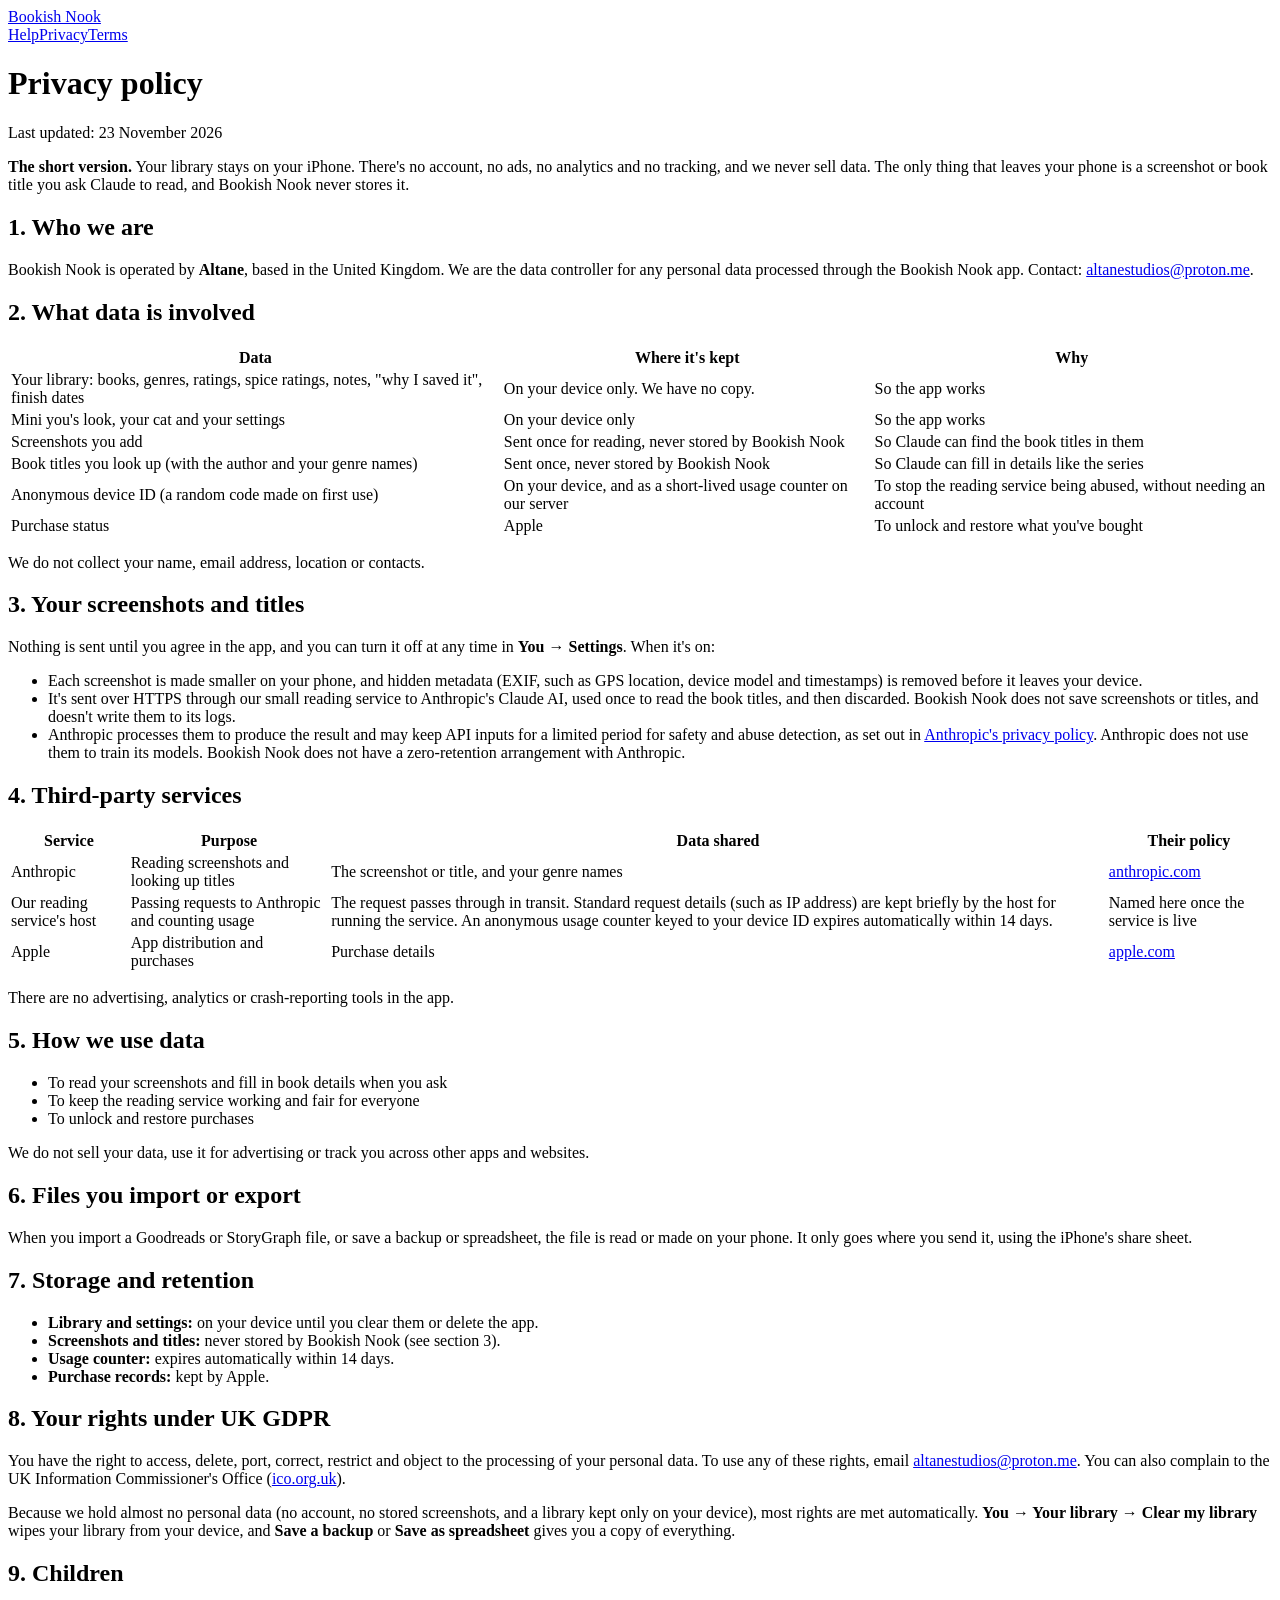
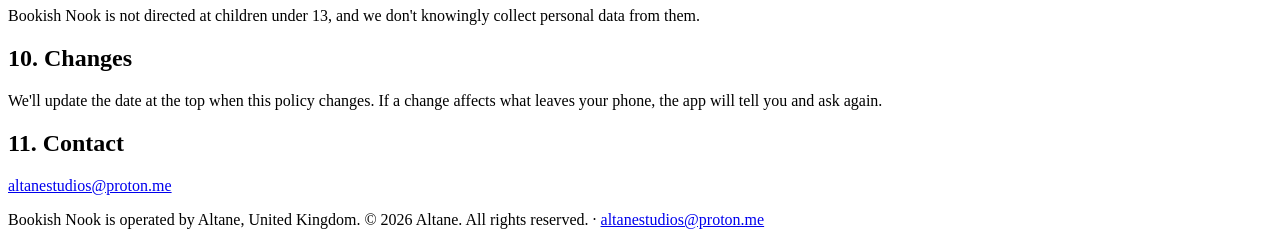
==== privacy/index.html @ 7c87864e "Add Bookish Nook help, privacy policy and terms pages Co-Authored-By: Claude Opus 5.5 <noreply@anthr" ====
<!doctype html>
<html lang="en">
<head>
<meta charset="utf-8">
<meta name="viewport" content="width=device-width, initial-scale=1">
<title>Privacy Policy — Bookish Nook</title>
<meta name="description" content="How Bookish Nook handles your data: your library stays on your phone, with no account, no ads and no tracking.">
<link rel="preconnect" href="https://fonts.googleapis.com">
<link rel="stylesheet" href="https://fonts.googleapis.com/css2?family=Pixelify+Sans:wght@600&family=Atkinson+Hyperlegible:wght@400;700&display=swap">
<link rel="stylesheet" href="/bookish-nook-legal/style.css">
</head>
<body>
<main>
<header><a class="brand" href="/bookish-nook-legal/">Bookish Nook</a><nav><a href="/bookish-nook-legal/support/">Help</a><a href="/bookish-nook-legal/privacy/" aria-current="page">Privacy</a><a href="/bookish-nook-legal/terms/">Terms</a></nav></header>
<h1>Privacy policy</h1>
<p class="muted">Last updated: 23 November 2026</p>

<div class="card"><p><b>The short version.</b> Your library stays on your iPhone. There's no account, no ads, no analytics and no tracking, and we never sell data. The only thing that leaves your phone is a screenshot or book title you ask Claude to read, and Bookish Nook never stores it.</p></div>

<h2>1. Who we are</h2>
<p>Bookish Nook is operated by <b>Altane</b>, based in the United Kingdom. We are the data controller for any personal data processed through the Bookish Nook app. Contact: <a href="mailto:altanestudios@proton.me">altanestudios@proton.me</a>.</p>

<h2>2. What data is involved</h2>
<div class="scroll"><table>
<tr><th>Data</th><th>Where it's kept</th><th>Why</th></tr>
<tr><td>Your library: books, genres, ratings, spice ratings, notes, "why I saved it", finish dates</td><td>On your device only. We have no copy.</td><td>So the app works</td></tr>
<tr><td>Mini you's look, your cat and your settings</td><td>On your device only</td><td>So the app works</td></tr>
<tr><td>Screenshots you add</td><td>Sent once for reading, never stored by Bookish Nook</td><td>So Claude can find the book titles in them</td></tr>
<tr><td>Book titles you look up (with the author and your genre names)</td><td>Sent once, never stored by Bookish Nook</td><td>So Claude can fill in details like the series</td></tr>
<tr><td>Anonymous device ID (a random code made on first use)</td><td>On your device, and as a short-lived usage counter on our server</td><td>To stop the reading service being abused, without needing an account</td></tr>
<tr><td>Purchase status</td><td>Apple</td><td>To unlock and restore what you've bought</td></tr>
</table></div>
<p>We do not collect your name, email address, location or contacts.</p>

<h2>3. Your screenshots and titles</h2>
<p>Nothing is sent until you agree in the app, and you can turn it off at any time in <b>You → Settings</b>. When it's on:</p>
<ul>
<li>Each screenshot is made smaller on your phone, and hidden metadata (EXIF, such as GPS location, device model and timestamps) is removed before it leaves your device.</li>
<li>It's sent over HTTPS through our small reading service to Anthropic's Claude AI, used once to read the book titles, and then discarded. Bookish Nook does not save screenshots or titles, and doesn't write them to its logs.</li>
<li>Anthropic processes them to produce the result and may keep API inputs for a limited period for safety and abuse detection, as set out in <a href="https://www.anthropic.com/legal/privacy">Anthropic's privacy policy</a>. Anthropic does not use them to train its models. Bookish Nook does not have a zero-retention arrangement with Anthropic.</li>
</ul>

<h2>4. Third-party services</h2>
<div class="scroll"><table>
<tr><th>Service</th><th>Purpose</th><th>Data shared</th><th>Their policy</th></tr>
<tr><td>Anthropic</td><td>Reading screenshots and looking up titles</td><td>The screenshot or title, and your genre names</td><td><a href="https://www.anthropic.com/legal/privacy">anthropic.com</a></td></tr>
<tr><td>Our reading service's host</td><td>Passing requests to Anthropic and counting usage</td><td>The request passes through in transit. Standard request details (such as IP address) are kept briefly by the host for running the service. An anonymous usage counter keyed to your device ID expires automatically within 14 days.</td><td>Named here once the service is live</td></tr>
<tr><td>Apple</td><td>App distribution and purchases</td><td>Purchase details</td><td><a href="https://www.apple.com/legal/privacy/">apple.com</a></td></tr>
</table></div>
<p>There are no advertising, analytics or crash-reporting tools in the app.</p>

<h2>5. How we use data</h2>
<ul><li>To read your screenshots and fill in book details when you ask</li><li>To keep the reading service working and fair for everyone</li><li>To unlock and restore purchases</li></ul>
<p>We do not sell your data, use it for advertising or track you across other apps and websites.</p>

<h2>6. Files you import or export</h2>
<p>When you import a Goodreads or StoryGraph file, or save a backup or spreadsheet, the file is read or made on your phone. It only goes where you send it, using the iPhone's share sheet.</p>

<h2>7. Storage and retention</h2>
<ul>
<li><b>Library and settings:</b> on your device until you clear them or delete the app.</li>
<li><b>Screenshots and titles:</b> never stored by Bookish Nook (see section 3).</li>
<li><b>Usage counter:</b> expires automatically within 14 days.</li>
<li><b>Purchase records:</b> kept by Apple.</li>
</ul>

<h2>8. Your rights under UK GDPR</h2>
<p>You have the right to access, delete, port, correct, restrict and object to the processing of your personal data. To use any of these rights, email <a href="mailto:altanestudios@proton.me">altanestudios@proton.me</a>. You can also complain to the UK Information Commissioner's Office (<a href="https://ico.org.uk">ico.org.uk</a>).</p>
<p>Because we hold almost no personal data (no account, no stored screenshots, and a library kept only on your device), most rights are met automatically. <b>You → Your library → Clear my library</b> wipes your library from your device, and <b>Save a backup</b> or <b>Save as spreadsheet</b> gives you a copy of everything.</p>

<h2>9. Children</h2>
<p>Bookish Nook is not directed at children under 13, and we don't knowingly collect personal data from them.</p>

<h2>10. Changes</h2>
<p>We'll update the date at the top when this policy changes. If a change affects what leaves your phone, the app will tell you and ask again.</p>

<h2>11. Contact</h2>
<p><a href="mailto:altanestudios@proton.me">altanestudios@proton.me</a></p>
<footer>Bookish Nook is operated by Altane, United Kingdom. &copy; 2026 Altane. All rights reserved. · <a href="mailto:altanestudios@proton.me">altanestudios@proton.me</a></footer>
</main>
</body>
</html>
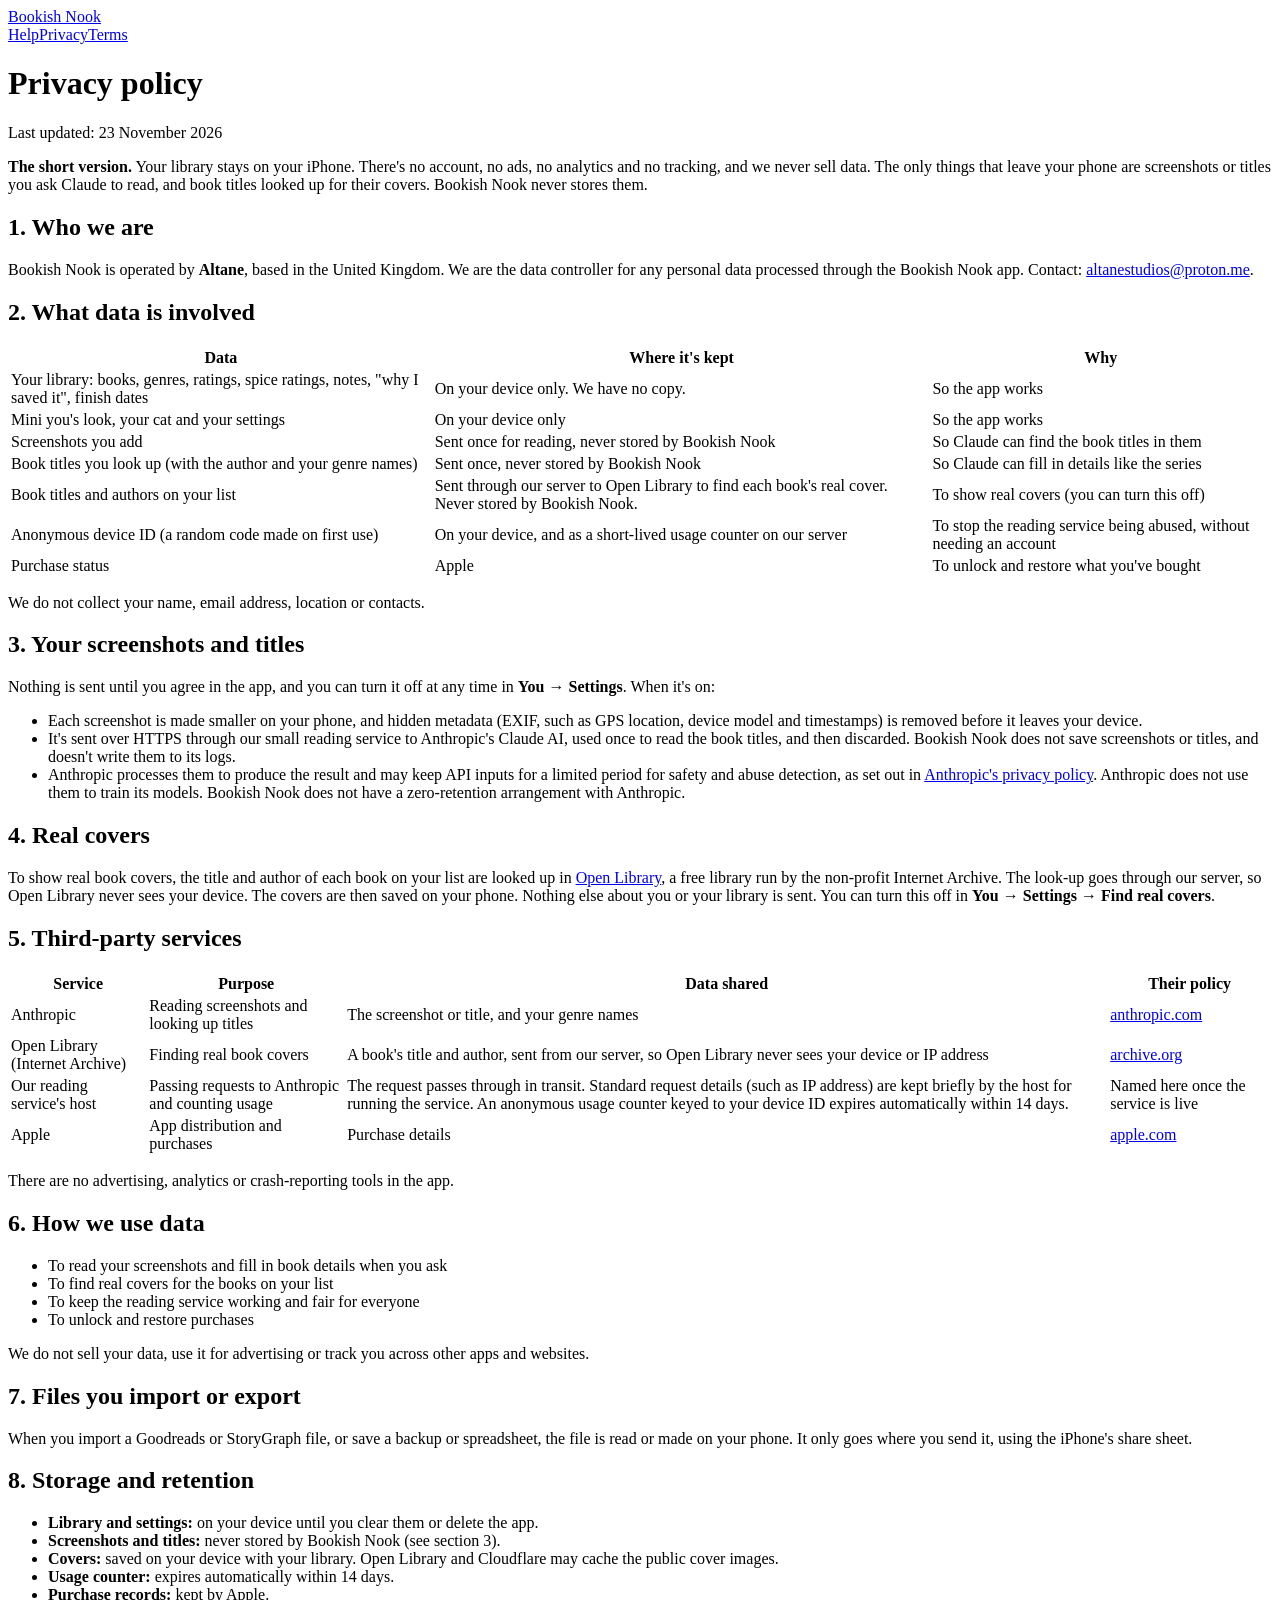
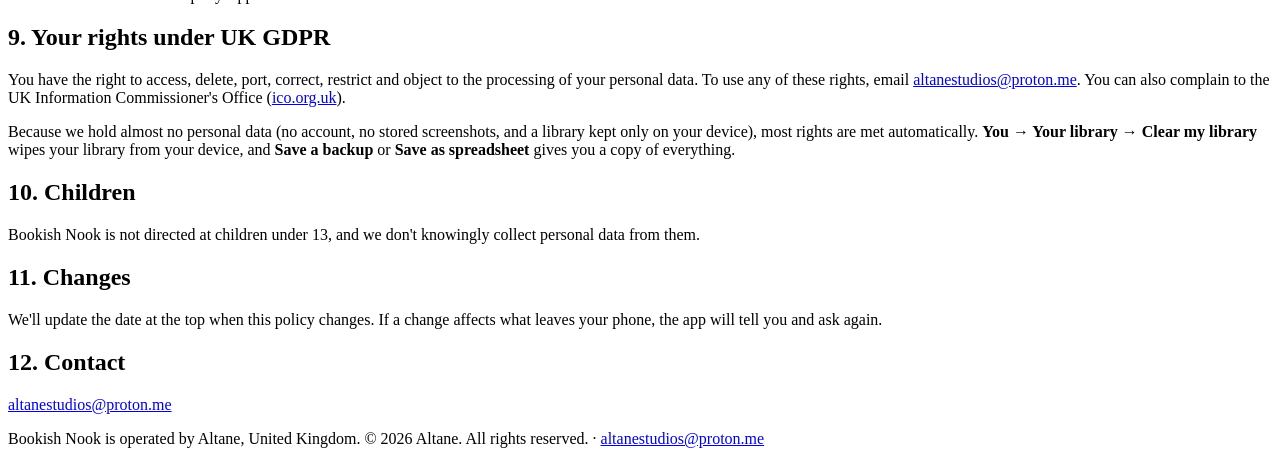
==== commit 26b55b37: "Privacy policy and help: real covers from Open Library Co-Authored-By: Claude Opus 5.5 <noreply@anth" ====
--- a/privacy/index.html
+++ b/privacy/index.html
@@ -15,7 +15,7 @@
 <h1>Privacy policy</h1>
 <p class="muted">Last updated: 23 November 2026</p>
 
-<div class="card"><p><b>The short version.</b> Your library stays on your iPhone. There's no account, no ads, no analytics and no tracking, and we never sell data. The only thing that leaves your phone is a screenshot or book title you ask Claude to read, and Bookish Nook never stores it.</p></div>
+<div class="card"><p><b>The short version.</b> Your library stays on your iPhone. There's no account, no ads, no analytics and no tracking, and we never sell data. The only things that leave your phone are screenshots or titles you ask Claude to read, and book titles looked up for their covers. Bookish Nook never stores them.</p></div>
 
 <h2>1. Who we are</h2>
 <p>Bookish Nook is operated by <b>Altane</b>, based in the United Kingdom. We are the data controller for any personal data processed through the Bookish Nook app. Contact: <a href="mailto:altanestudios@proton.me">altanestudios@proton.me</a>.</p>
@@ -27,6 +27,7 @@
 <tr><td>Mini you's look, your cat and your settings</td><td>On your device only</td><td>So the app works</td></tr>
 <tr><td>Screenshots you add</td><td>Sent once for reading, never stored by Bookish Nook</td><td>So Claude can find the book titles in them</td></tr>
 <tr><td>Book titles you look up (with the author and your genre names)</td><td>Sent once, never stored by Bookish Nook</td><td>So Claude can fill in details like the series</td></tr>
+<tr><td>Book titles and authors on your list</td><td>Sent through our server to Open Library to find each book's real cover. Never stored by Bookish Nook.</td><td>To show real covers (you can turn this off)</td></tr>
 <tr><td>Anonymous device ID (a random code made on first use)</td><td>On your device, and as a short-lived usage counter on our server</td><td>To stop the reading service being abused, without needing an account</td></tr>
 <tr><td>Purchase status</td><td>Apple</td><td>To unlock and restore what you've bought</td></tr>
 </table></div>
@@ -40,41 +41,46 @@
 <li>Anthropic processes them to produce the result and may keep API inputs for a limited period for safety and abuse detection, as set out in <a href="https://www.anthropic.com/legal/privacy">Anthropic's privacy policy</a>. Anthropic does not use them to train its models. Bookish Nook does not have a zero-retention arrangement with Anthropic.</li>
 </ul>
 
-<h2>4. Third-party services</h2>
+<h2>4. Real covers</h2>
+<p>To show real book covers, the title and author of each book on your list are looked up in <a href="https://openlibrary.org">Open Library</a>, a free library run by the non-profit Internet Archive. The look-up goes through our server, so Open Library never sees your device. The covers are then saved on your phone. Nothing else about you or your library is sent. You can turn this off in <b>You → Settings → Find real covers</b>.</p>
+
+<h2>5. Third-party services</h2>
 <div class="scroll"><table>
 <tr><th>Service</th><th>Purpose</th><th>Data shared</th><th>Their policy</th></tr>
 <tr><td>Anthropic</td><td>Reading screenshots and looking up titles</td><td>The screenshot or title, and your genre names</td><td><a href="https://www.anthropic.com/legal/privacy">anthropic.com</a></td></tr>
+<tr><td>Open Library (Internet Archive)</td><td>Finding real book covers</td><td>A book's title and author, sent from our server, so Open Library never sees your device or IP address</td><td><a href="https://archive.org/about/terms.php">archive.org</a></td></tr>
 <tr><td>Our reading service's host</td><td>Passing requests to Anthropic and counting usage</td><td>The request passes through in transit. Standard request details (such as IP address) are kept briefly by the host for running the service. An anonymous usage counter keyed to your device ID expires automatically within 14 days.</td><td>Named here once the service is live</td></tr>
 <tr><td>Apple</td><td>App distribution and purchases</td><td>Purchase details</td><td><a href="https://www.apple.com/legal/privacy/">apple.com</a></td></tr>
 </table></div>
 <p>There are no advertising, analytics or crash-reporting tools in the app.</p>
 
-<h2>5. How we use data</h2>
-<ul><li>To read your screenshots and fill in book details when you ask</li><li>To keep the reading service working and fair for everyone</li><li>To unlock and restore purchases</li></ul>
+<h2>6. How we use data</h2>
+<ul><li>To read your screenshots and fill in book details when you ask</li><li>To find real covers for the books on your list</li><li>To keep the reading service working and fair for everyone</li><li>To unlock and restore purchases</li></ul>
 <p>We do not sell your data, use it for advertising or track you across other apps and websites.</p>
 
-<h2>6. Files you import or export</h2>
+<h2>7. Files you import or export</h2>
 <p>When you import a Goodreads or StoryGraph file, or save a backup or spreadsheet, the file is read or made on your phone. It only goes where you send it, using the iPhone's share sheet.</p>
 
-<h2>7. Storage and retention</h2>
+<h2>8. Storage and retention</h2>
 <ul>
 <li><b>Library and settings:</b> on your device until you clear them or delete the app.</li>
 <li><b>Screenshots and titles:</b> never stored by Bookish Nook (see section 3).</li>
+<li><b>Covers:</b> saved on your device with your library. Open Library and Cloudflare may cache the public cover images.</li>
 <li><b>Usage counter:</b> expires automatically within 14 days.</li>
 <li><b>Purchase records:</b> kept by Apple.</li>
 </ul>
 
-<h2>8. Your rights under UK GDPR</h2>
+<h2>9. Your rights under UK GDPR</h2>
 <p>You have the right to access, delete, port, correct, restrict and object to the processing of your personal data. To use any of these rights, email <a href="mailto:altanestudios@proton.me">altanestudios@proton.me</a>. You can also complain to the UK Information Commissioner's Office (<a href="https://ico.org.uk">ico.org.uk</a>).</p>
 <p>Because we hold almost no personal data (no account, no stored screenshots, and a library kept only on your device), most rights are met automatically. <b>You → Your library → Clear my library</b> wipes your library from your device, and <b>Save a backup</b> or <b>Save as spreadsheet</b> gives you a copy of everything.</p>
 
-<h2>9. Children</h2>
+<h2>10. Children</h2>
 <p>Bookish Nook is not directed at children under 13, and we don't knowingly collect personal data from them.</p>
 
-<h2>10. Changes</h2>
+<h2>11. Changes</h2>
 <p>We'll update the date at the top when this policy changes. If a change affects what leaves your phone, the app will tell you and ask again.</p>
 
-<h2>11. Contact</h2>
+<h2>12. Contact</h2>
 <p><a href="mailto:altanestudios@proton.me">altanestudios@proton.me</a></p>
 <footer>Bookish Nook is operated by Altane, United Kingdom. &copy; 2026 Altane. All rights reserved. · <a href="mailto:altanestudios@proton.me">altanestudios@proton.me</a></footer>
 </main>
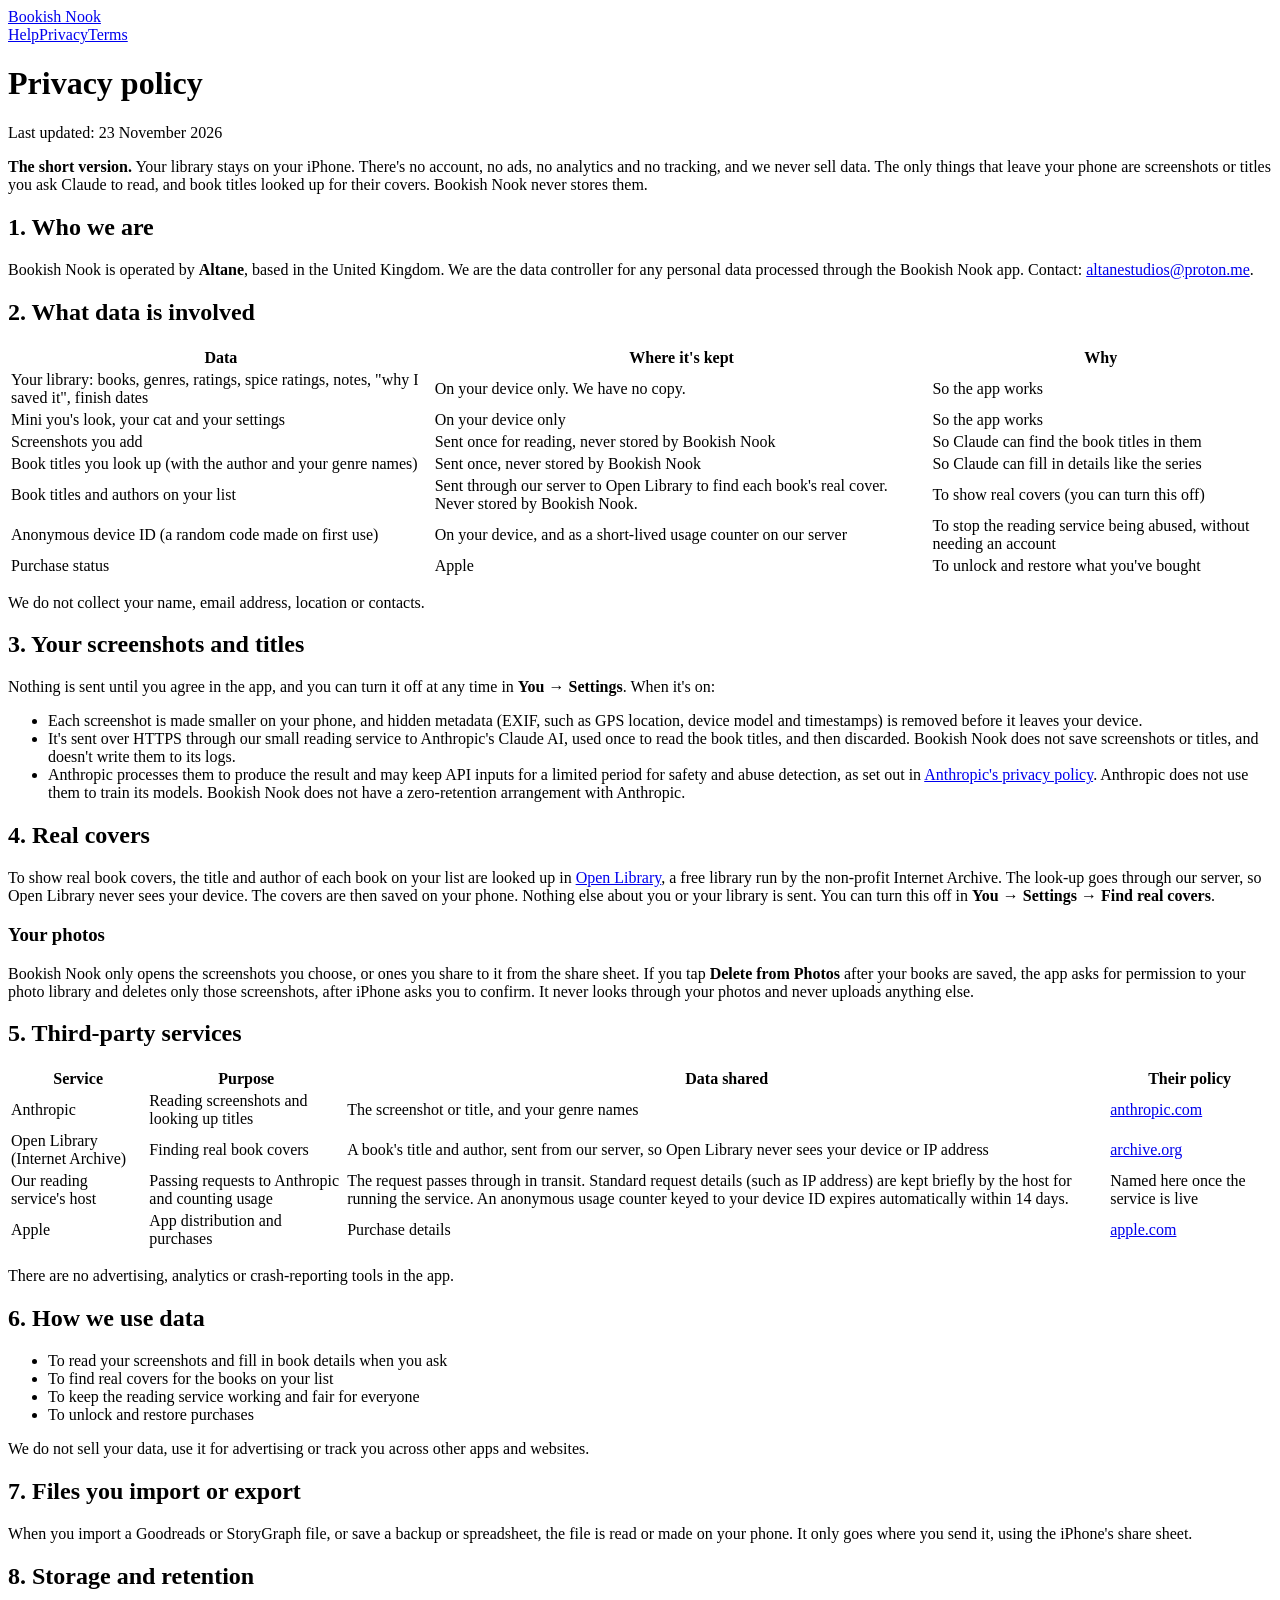
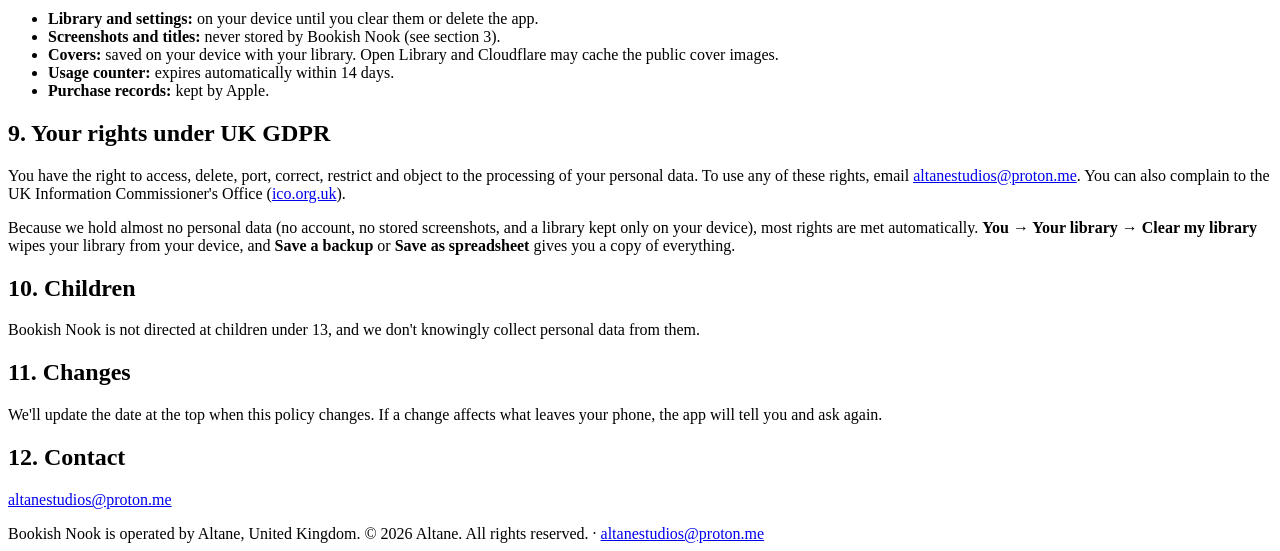
==== commit 03689085: "Privacy policy and help: sharing screenshots and deleting them from Photos Co-Authored-By: Claude Op" ====
--- a/privacy/index.html
+++ b/privacy/index.html
@@ -44,6 +44,9 @@
 <h2>4. Real covers</h2>
 <p>To show real book covers, the title and author of each book on your list are looked up in <a href="https://openlibrary.org">Open Library</a>, a free library run by the non-profit Internet Archive. The look-up goes through our server, so Open Library never sees your device. The covers are then saved on your phone. Nothing else about you or your library is sent. You can turn this off in <b>You → Settings → Find real covers</b>.</p>
 
+<h3>Your photos</h3>
+<p>Bookish Nook only opens the screenshots you choose, or ones you share to it from the share sheet. If you tap <b>Delete from Photos</b> after your books are saved, the app asks for permission to your photo library and deletes only those screenshots, after iPhone asks you to confirm. It never looks through your photos and never uploads anything else.</p>
+
 <h2>5. Third-party services</h2>
 <div class="scroll"><table>
 <tr><th>Service</th><th>Purpose</th><th>Data shared</th><th>Their policy</th></tr>
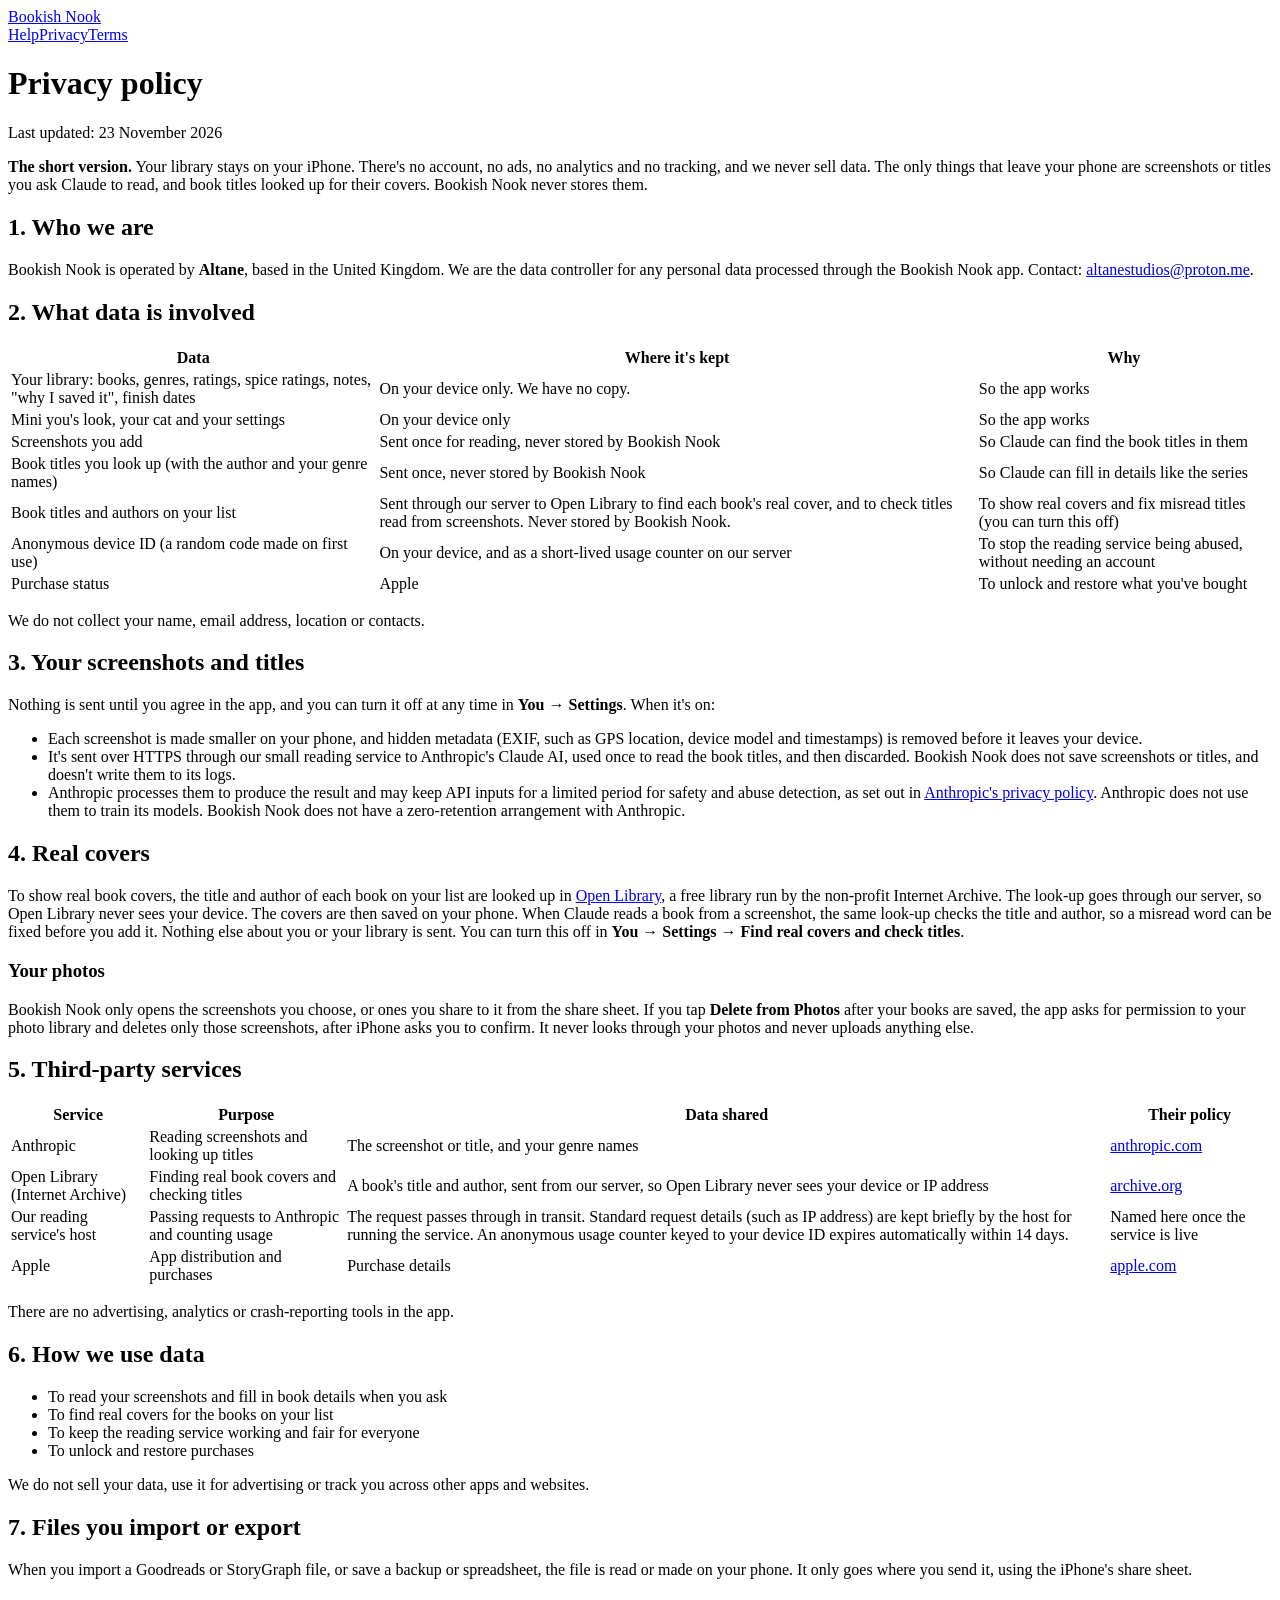
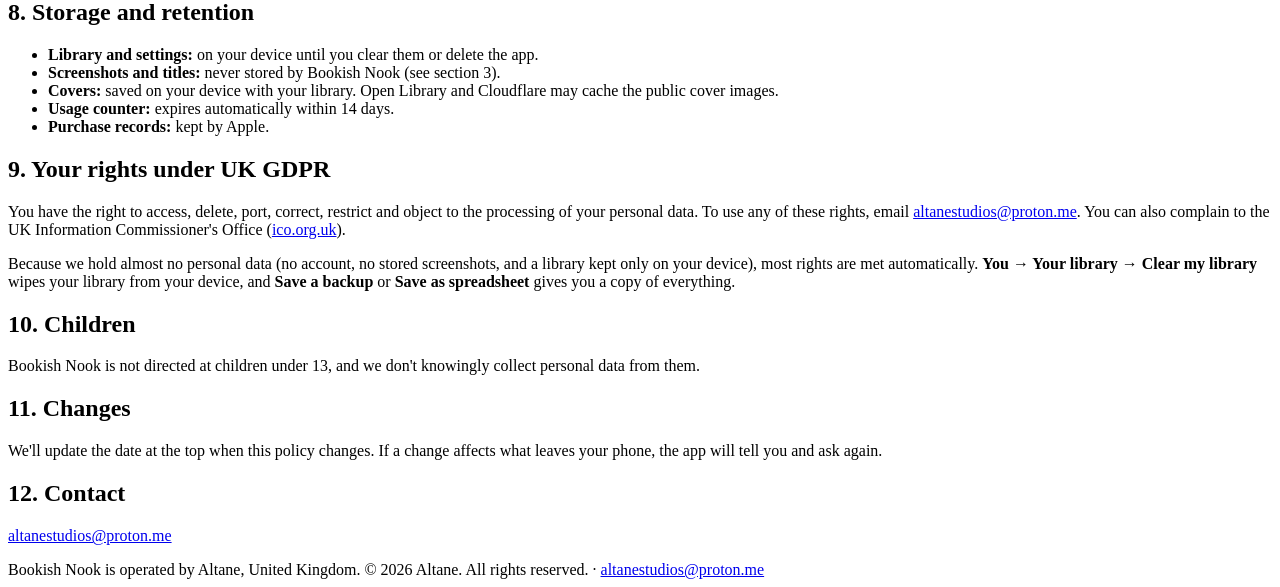
==== commit 78f518bf: "Privacy: Open Library also checks titles read from screenshots Co-Authored-By: Claude Opus 5.5 <nore" ====
--- a/privacy/index.html
+++ b/privacy/index.html
@@ -27,7 +27,7 @@
 <tr><td>Mini you's look, your cat and your settings</td><td>On your device only</td><td>So the app works</td></tr>
 <tr><td>Screenshots you add</td><td>Sent once for reading, never stored by Bookish Nook</td><td>So Claude can find the book titles in them</td></tr>
 <tr><td>Book titles you look up (with the author and your genre names)</td><td>Sent once, never stored by Bookish Nook</td><td>So Claude can fill in details like the series</td></tr>
-<tr><td>Book titles and authors on your list</td><td>Sent through our server to Open Library to find each book's real cover. Never stored by Bookish Nook.</td><td>To show real covers (you can turn this off)</td></tr>
+<tr><td>Book titles and authors on your list</td><td>Sent through our server to Open Library to find each book's real cover, and to check titles read from screenshots. Never stored by Bookish Nook.</td><td>To show real covers and fix misread titles (you can turn this off)</td></tr>
 <tr><td>Anonymous device ID (a random code made on first use)</td><td>On your device, and as a short-lived usage counter on our server</td><td>To stop the reading service being abused, without needing an account</td></tr>
 <tr><td>Purchase status</td><td>Apple</td><td>To unlock and restore what you've bought</td></tr>
 </table></div>
@@ -42,7 +42,7 @@
 </ul>
 
 <h2>4. Real covers</h2>
-<p>To show real book covers, the title and author of each book on your list are looked up in <a href="https://openlibrary.org">Open Library</a>, a free library run by the non-profit Internet Archive. The look-up goes through our server, so Open Library never sees your device. The covers are then saved on your phone. Nothing else about you or your library is sent. You can turn this off in <b>You → Settings → Find real covers</b>.</p>
+<p>To show real book covers, the title and author of each book on your list are looked up in <a href="https://openlibrary.org">Open Library</a>, a free library run by the non-profit Internet Archive. The look-up goes through our server, so Open Library never sees your device. The covers are then saved on your phone. When Claude reads a book from a screenshot, the same look-up checks the title and author, so a misread word can be fixed before you add it. Nothing else about you or your library is sent. You can turn this off in <b>You → Settings → Find real covers and check titles</b>.</p>
 
 <h3>Your photos</h3>
 <p>Bookish Nook only opens the screenshots you choose, or ones you share to it from the share sheet. If you tap <b>Delete from Photos</b> after your books are saved, the app asks for permission to your photo library and deletes only those screenshots, after iPhone asks you to confirm. It never looks through your photos and never uploads anything else.</p>
@@ -51,7 +51,7 @@
 <div class="scroll"><table>
 <tr><th>Service</th><th>Purpose</th><th>Data shared</th><th>Their policy</th></tr>
 <tr><td>Anthropic</td><td>Reading screenshots and looking up titles</td><td>The screenshot or title, and your genre names</td><td><a href="https://www.anthropic.com/legal/privacy">anthropic.com</a></td></tr>
-<tr><td>Open Library (Internet Archive)</td><td>Finding real book covers</td><td>A book's title and author, sent from our server, so Open Library never sees your device or IP address</td><td><a href="https://archive.org/about/terms.php">archive.org</a></td></tr>
+<tr><td>Open Library (Internet Archive)</td><td>Finding real book covers and checking titles</td><td>A book's title and author, sent from our server, so Open Library never sees your device or IP address</td><td><a href="https://archive.org/about/terms.php">archive.org</a></td></tr>
 <tr><td>Our reading service's host</td><td>Passing requests to Anthropic and counting usage</td><td>The request passes through in transit. Standard request details (such as IP address) are kept briefly by the host for running the service. An anonymous usage counter keyed to your device ID expires automatically within 14 days.</td><td>Named here once the service is live</td></tr>
 <tr><td>Apple</td><td>App distribution and purchases</td><td>Purchase details</td><td><a href="https://www.apple.com/legal/privacy/">apple.com</a></td></tr>
 </table></div>
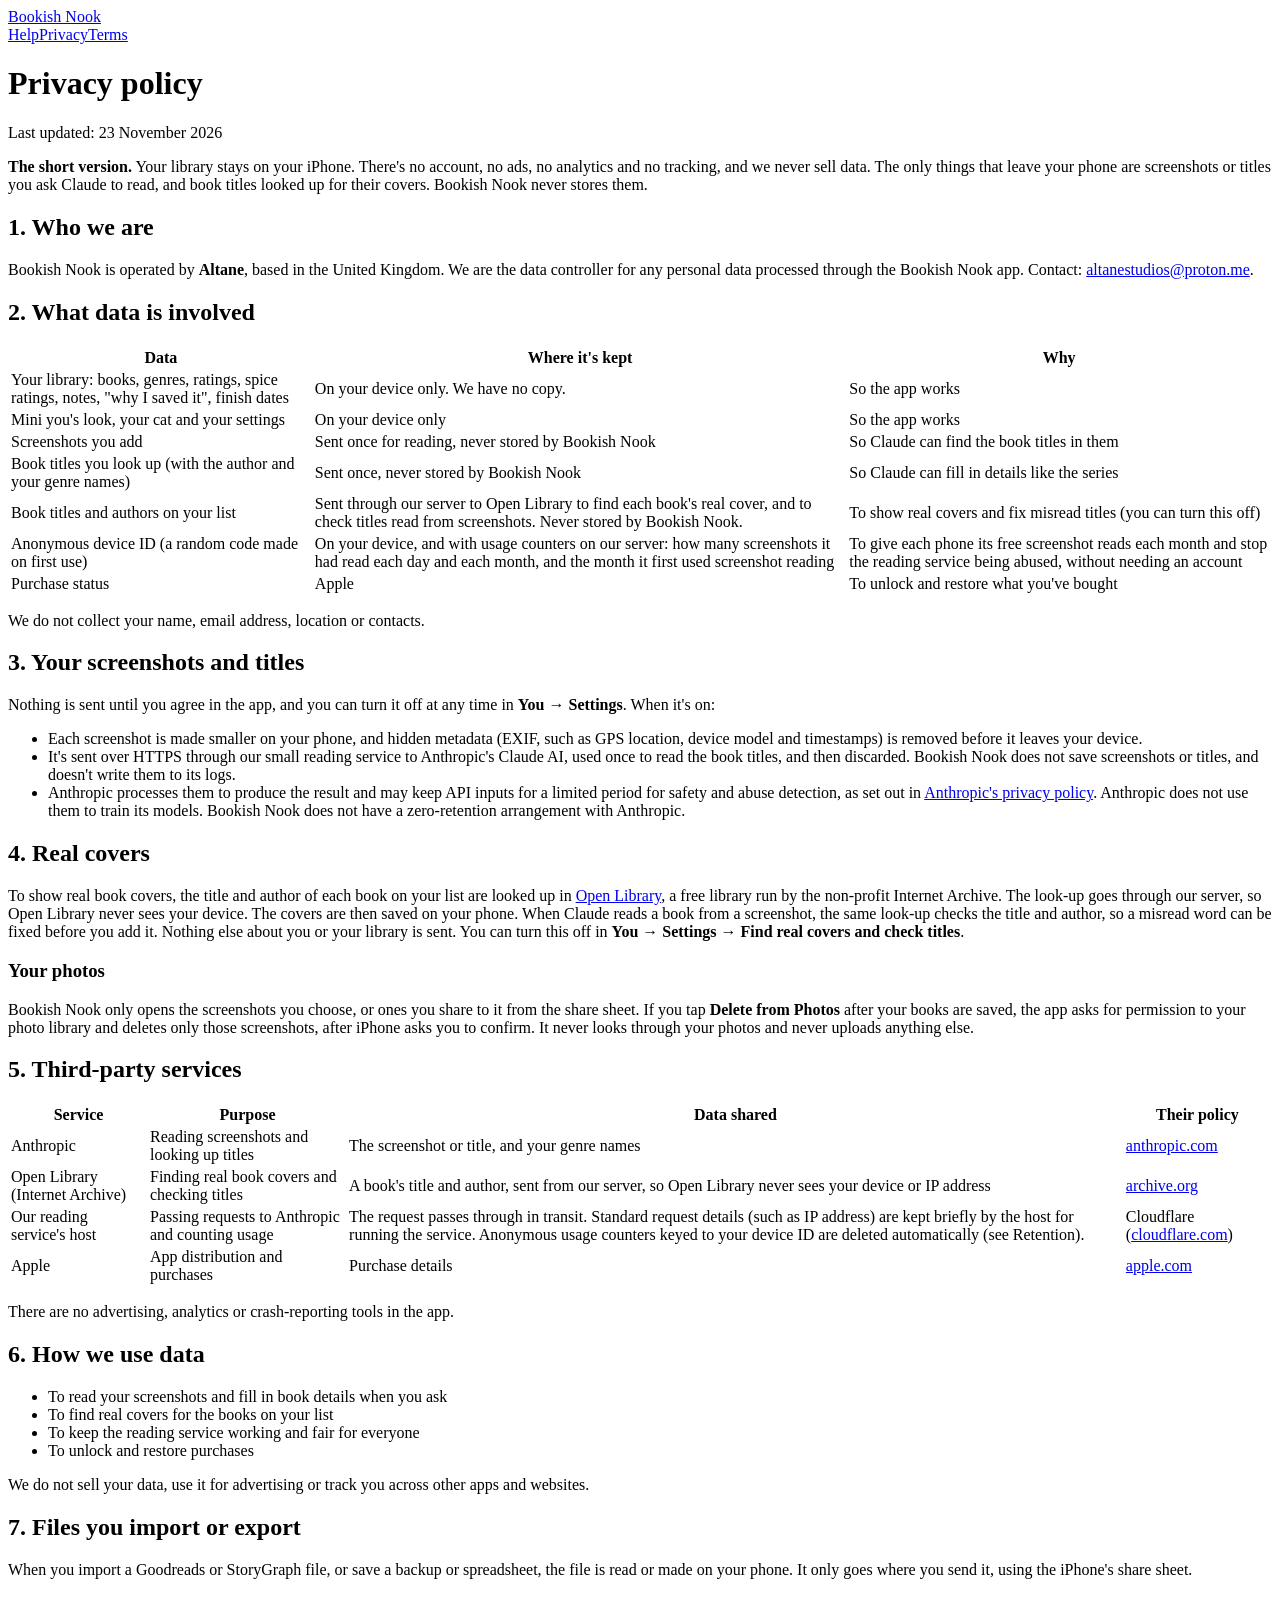
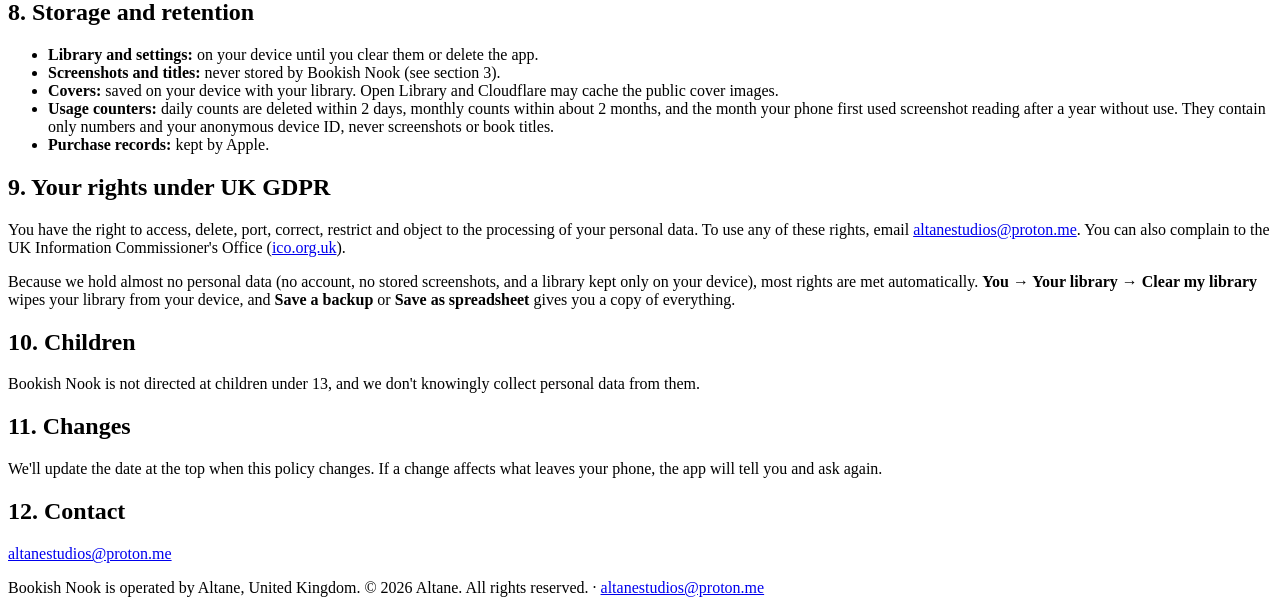
==== commit 55ea9805: "Privacy: monthly free-read counts and their retention; name Cloudflare as host Co-Authored-By: Claud" ====
--- a/privacy/index.html
+++ b/privacy/index.html
@@ -28,7 +28,7 @@
 <tr><td>Screenshots you add</td><td>Sent once for reading, never stored by Bookish Nook</td><td>So Claude can find the book titles in them</td></tr>
 <tr><td>Book titles you look up (with the author and your genre names)</td><td>Sent once, never stored by Bookish Nook</td><td>So Claude can fill in details like the series</td></tr>
 <tr><td>Book titles and authors on your list</td><td>Sent through our server to Open Library to find each book's real cover, and to check titles read from screenshots. Never stored by Bookish Nook.</td><td>To show real covers and fix misread titles (you can turn this off)</td></tr>
-<tr><td>Anonymous device ID (a random code made on first use)</td><td>On your device, and as a short-lived usage counter on our server</td><td>To stop the reading service being abused, without needing an account</td></tr>
+<tr><td>Anonymous device ID (a random code made on first use)</td><td>On your device, and with usage counters on our server: how many screenshots it had read each day and each month, and the month it first used screenshot reading</td><td>To give each phone its free screenshot reads each month and stop the reading service being abused, without needing an account</td></tr>
 <tr><td>Purchase status</td><td>Apple</td><td>To unlock and restore what you've bought</td></tr>
 </table></div>
 <p>We do not collect your name, email address, location or contacts.</p>
@@ -52,7 +52,7 @@
 <tr><th>Service</th><th>Purpose</th><th>Data shared</th><th>Their policy</th></tr>
 <tr><td>Anthropic</td><td>Reading screenshots and looking up titles</td><td>The screenshot or title, and your genre names</td><td><a href="https://www.anthropic.com/legal/privacy">anthropic.com</a></td></tr>
 <tr><td>Open Library (Internet Archive)</td><td>Finding real book covers and checking titles</td><td>A book's title and author, sent from our server, so Open Library never sees your device or IP address</td><td><a href="https://archive.org/about/terms.php">archive.org</a></td></tr>
-<tr><td>Our reading service's host</td><td>Passing requests to Anthropic and counting usage</td><td>The request passes through in transit. Standard request details (such as IP address) are kept briefly by the host for running the service. An anonymous usage counter keyed to your device ID expires automatically within 14 days.</td><td>Named here once the service is live</td></tr>
+<tr><td>Our reading service's host</td><td>Passing requests to Anthropic and counting usage</td><td>The request passes through in transit. Standard request details (such as IP address) are kept briefly by the host for running the service. Anonymous usage counters keyed to your device ID are deleted automatically (see Retention).</td><td>Cloudflare (<a href="https://www.cloudflare.com/privacypolicy/">cloudflare.com</a>)</td></tr>
 <tr><td>Apple</td><td>App distribution and purchases</td><td>Purchase details</td><td><a href="https://www.apple.com/legal/privacy/">apple.com</a></td></tr>
 </table></div>
 <p>There are no advertising, analytics or crash-reporting tools in the app.</p>
@@ -69,7 +69,7 @@
 <li><b>Library and settings:</b> on your device until you clear them or delete the app.</li>
 <li><b>Screenshots and titles:</b> never stored by Bookish Nook (see section 3).</li>
 <li><b>Covers:</b> saved on your device with your library. Open Library and Cloudflare may cache the public cover images.</li>
-<li><b>Usage counter:</b> expires automatically within 14 days.</li>
+<li><b>Usage counters:</b> daily counts are deleted within 2 days, monthly counts within about 2 months, and the month your phone first used screenshot reading after a year without use. They contain only numbers and your anonymous device ID, never screenshots or book titles.</li>
 <li><b>Purchase records:</b> kept by Apple.</li>
 </ul>
 
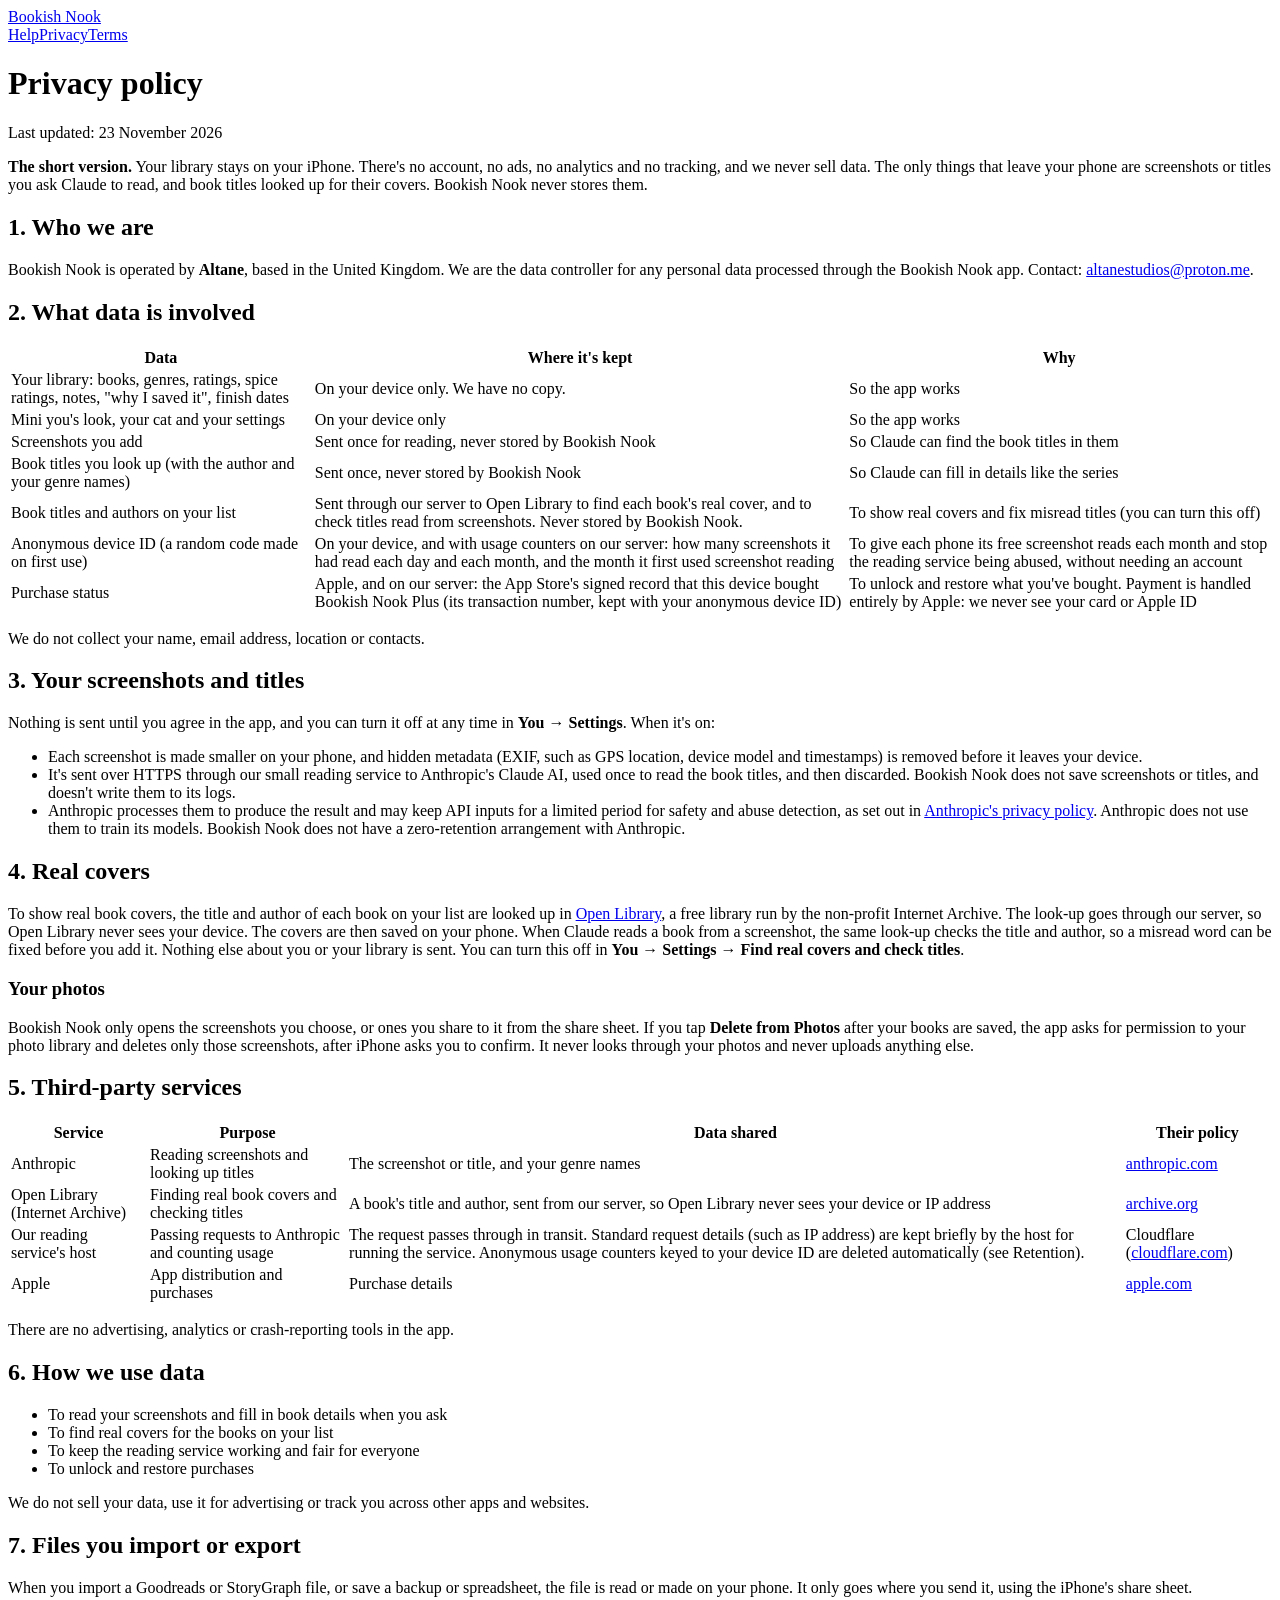
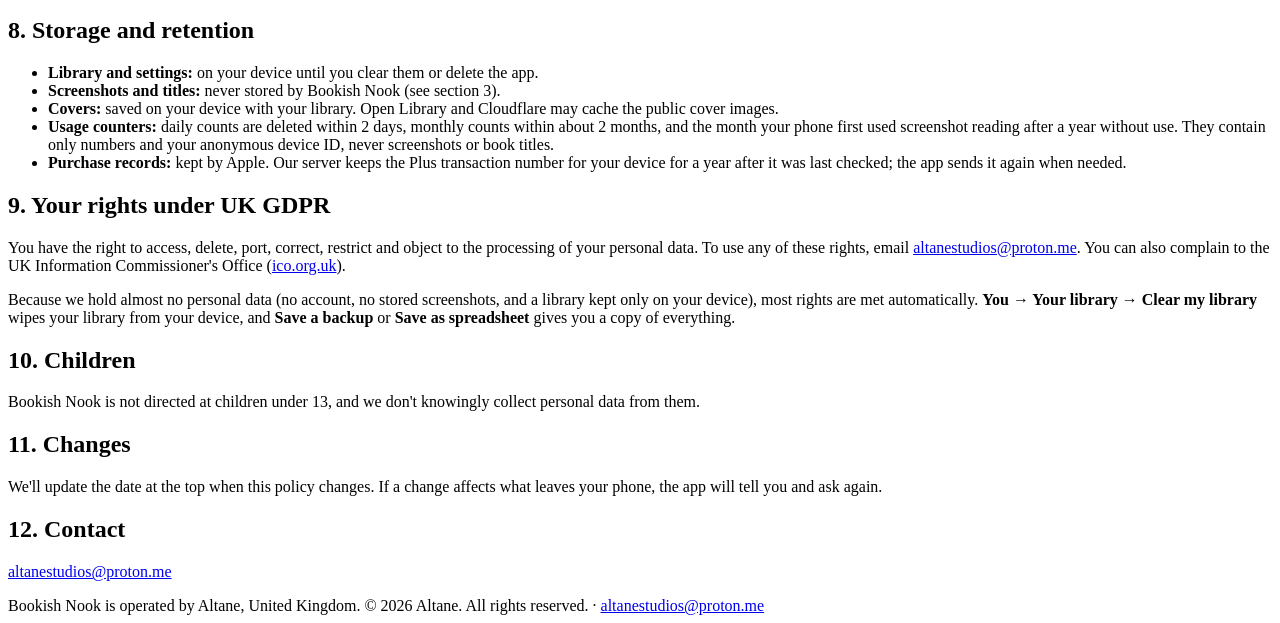
==== commit 5d64741c: "Privacy: how Bookish Nook Plus purchases are checked and kept Co-Authored-By: Claude Opus 5.5 <norep" ====
--- a/privacy/index.html
+++ b/privacy/index.html
@@ -29,7 +29,7 @@
 <tr><td>Book titles you look up (with the author and your genre names)</td><td>Sent once, never stored by Bookish Nook</td><td>So Claude can fill in details like the series</td></tr>
 <tr><td>Book titles and authors on your list</td><td>Sent through our server to Open Library to find each book's real cover, and to check titles read from screenshots. Never stored by Bookish Nook.</td><td>To show real covers and fix misread titles (you can turn this off)</td></tr>
 <tr><td>Anonymous device ID (a random code made on first use)</td><td>On your device, and with usage counters on our server: how many screenshots it had read each day and each month, and the month it first used screenshot reading</td><td>To give each phone its free screenshot reads each month and stop the reading service being abused, without needing an account</td></tr>
-<tr><td>Purchase status</td><td>Apple</td><td>To unlock and restore what you've bought</td></tr>
+<tr><td>Purchase status</td><td>Apple, and on our server: the App Store's signed record that this device bought Bookish Nook Plus (its transaction number, kept with your anonymous device ID)</td><td>To unlock and restore what you've bought. Payment is handled entirely by Apple: we never see your card or Apple ID</td></tr>
 </table></div>
 <p>We do not collect your name, email address, location or contacts.</p>
 
@@ -70,7 +70,7 @@
 <li><b>Screenshots and titles:</b> never stored by Bookish Nook (see section 3).</li>
 <li><b>Covers:</b> saved on your device with your library. Open Library and Cloudflare may cache the public cover images.</li>
 <li><b>Usage counters:</b> daily counts are deleted within 2 days, monthly counts within about 2 months, and the month your phone first used screenshot reading after a year without use. They contain only numbers and your anonymous device ID, never screenshots or book titles.</li>
-<li><b>Purchase records:</b> kept by Apple.</li>
+<li><b>Purchase records:</b> kept by Apple. Our server keeps the Plus transaction number for your device for a year after it was last checked; the app sends it again when needed.</li>
 </ul>
 
 <h2>9. Your rights under UK GDPR</h2>
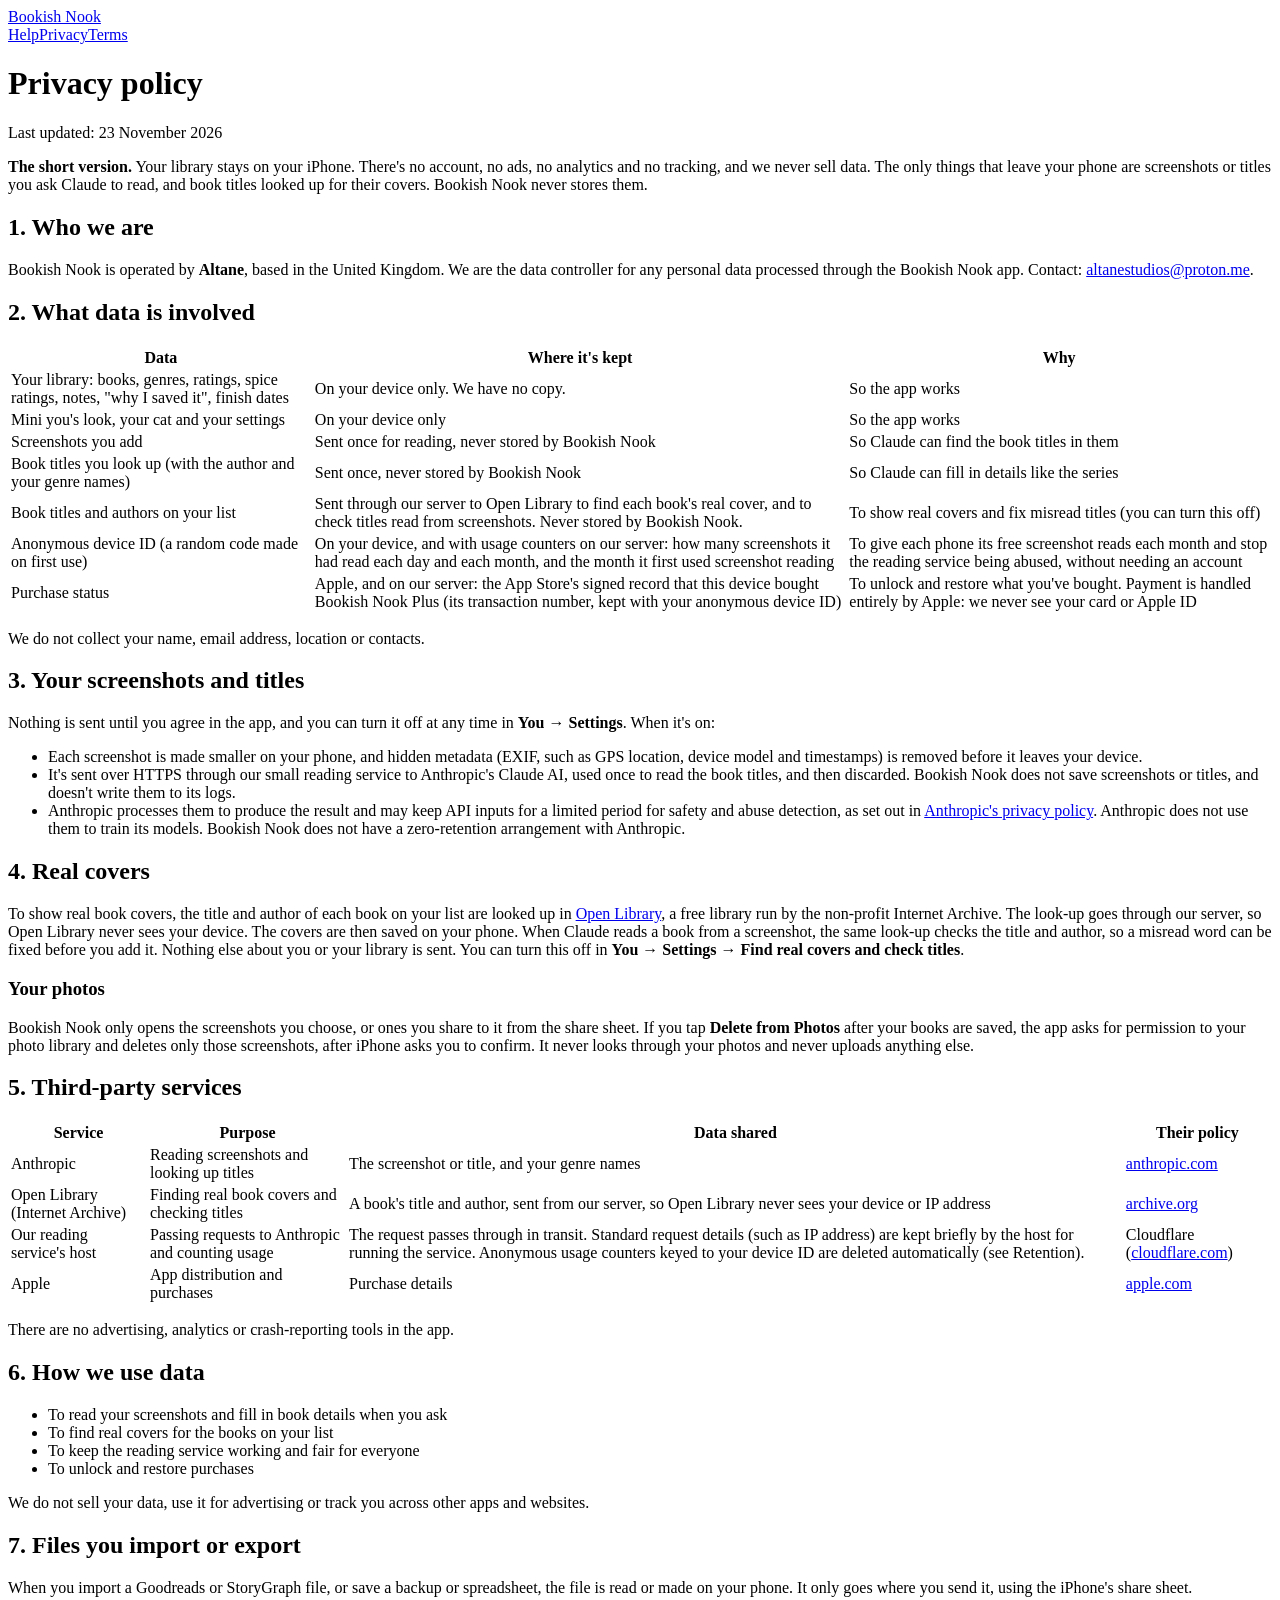
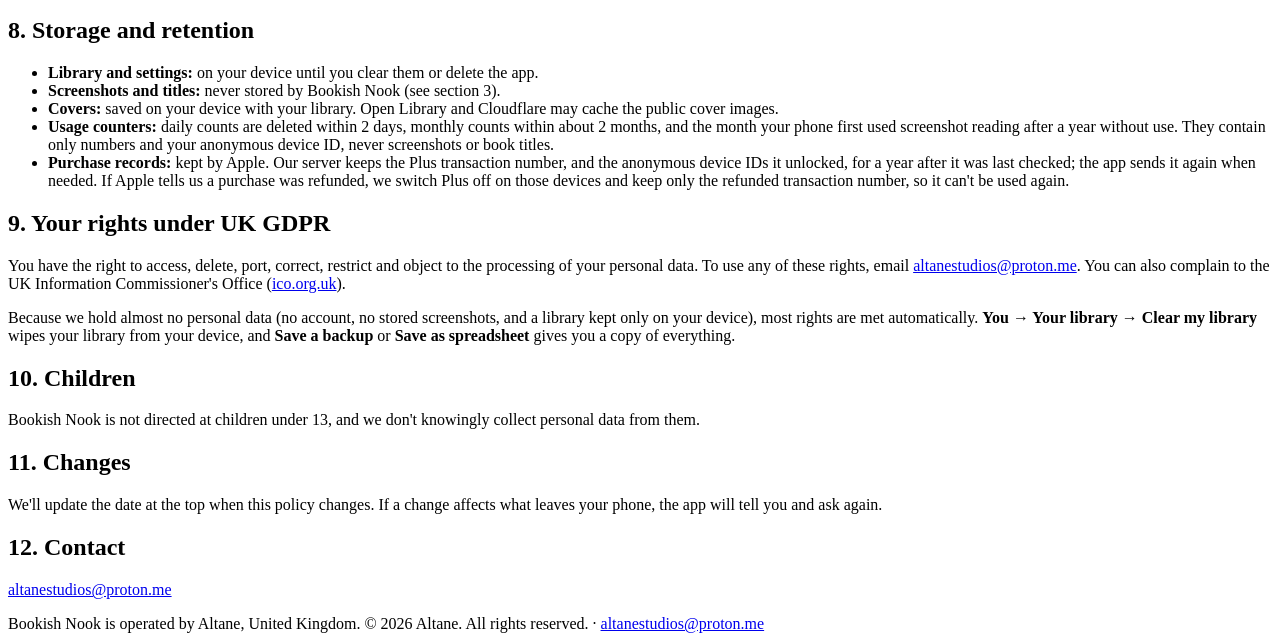
==== commit d628b46f: "Privacy: refunded Plus purchases Co-Authored-By: Claude Opus 5.5 <noreply@anthropic.com> Claude-Sess" ====
--- a/privacy/index.html
+++ b/privacy/index.html
@@ -70,7 +70,7 @@
 <li><b>Screenshots and titles:</b> never stored by Bookish Nook (see section 3).</li>
 <li><b>Covers:</b> saved on your device with your library. Open Library and Cloudflare may cache the public cover images.</li>
 <li><b>Usage counters:</b> daily counts are deleted within 2 days, monthly counts within about 2 months, and the month your phone first used screenshot reading after a year without use. They contain only numbers and your anonymous device ID, never screenshots or book titles.</li>
-<li><b>Purchase records:</b> kept by Apple. Our server keeps the Plus transaction number for your device for a year after it was last checked; the app sends it again when needed.</li>
+<li><b>Purchase records:</b> kept by Apple. Our server keeps the Plus transaction number, and the anonymous device IDs it unlocked, for a year after it was last checked; the app sends it again when needed. If Apple tells us a purchase was refunded, we switch Plus off on those devices and keep only the refunded transaction number, so it can't be used again.</li>
 </ul>
 
 <h2>9. Your rights under UK GDPR</h2>
